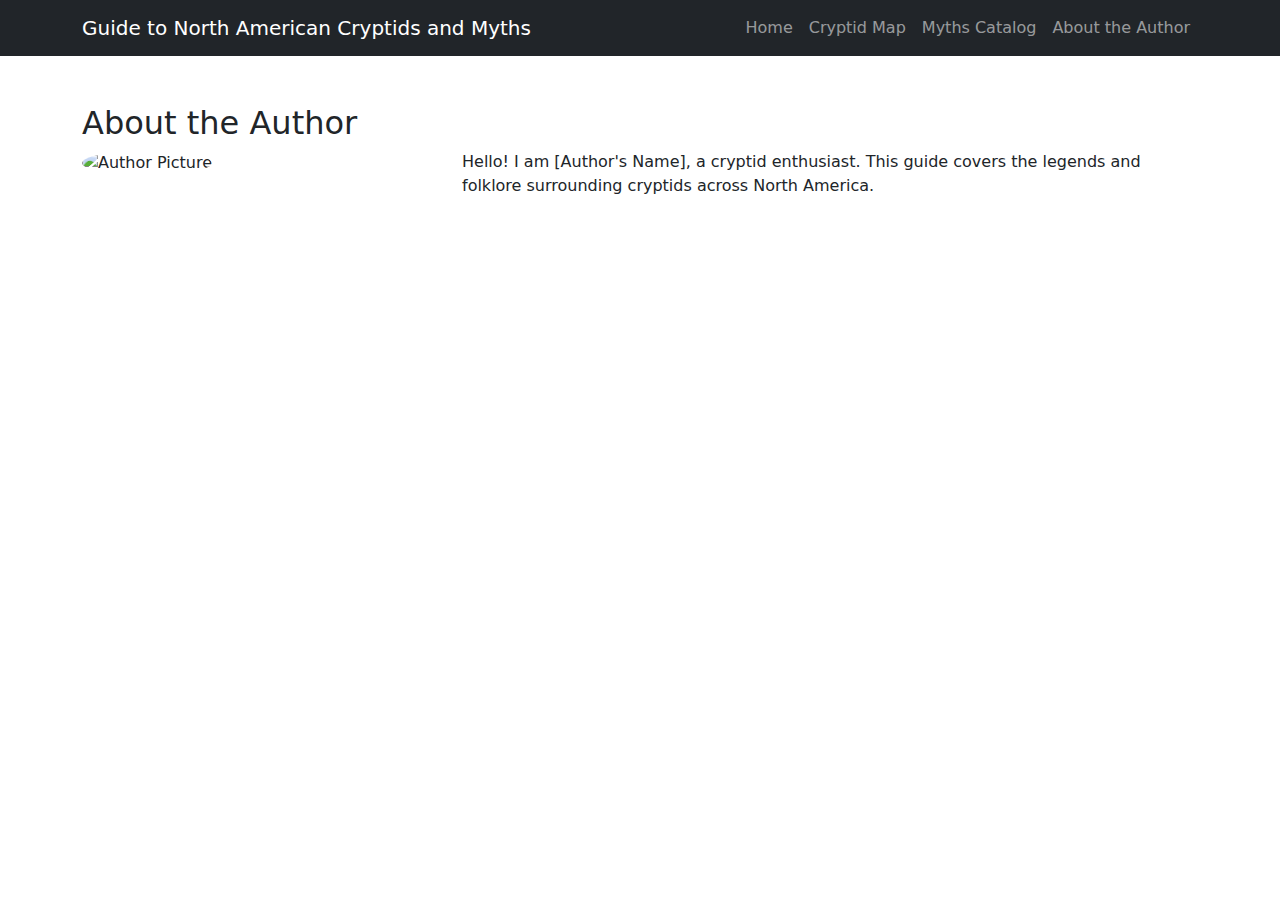
==== about.html @ 2087c0c5 "Add files via upload" ====
<!DOCTYPE html>
<html lang="en">
<head>
  <nav class="navbar navbar-expand-lg navbar-dark bg-dark">
    <div class="container">
      <a class="navbar-brand" href="index.html">Guide to North American Cryptids and Myths</a>
      <button class="navbar-toggler" type="button" data-bs-toggle="collapse" data-bs-target="#navbarNav" aria-controls="navbarNav" aria-expanded="false" aria-label="Toggle navigation">
        <span class="navbar-toggler-icon"></span>
      </button>
      <div class="collapse navbar-collapse" id="navbarNav">
        <ul class="navbar-nav ms-auto">
          <li class="nav-item">
            <a class="nav-link" href="index.html">Home</a>
          </li>
          <li class="nav-item">
            <a class="nav-link" href="map.html">Cryptid Map</a>
          </li>
          <li class="nav-item">
            <a class="nav-link" href="myths.html">Myths Catalog</a>
          </li>
          <li class="nav-item">
            <a class="nav-link" href="about.html">About the Author</a>
          </li>
        </ul>
      </div>
    </div>
  </nav>
  
  <meta charset="UTF-8">
  <meta name="viewport" content="width=device-width, initial-scale=1.0">
  <title>Cryptid Guide</title>
  <link href="https://cdn.jsdelivr.net/npm/bootstrap@5.3.0-alpha3/dist/css/bootstrap.min.css" rel="stylesheet">
  <link rel="stylesheet" href="css/styles.css">
</head>
<body>
  <div class="container mt-5">
    <h2>About the Author</h2>
    <div class="row">
      <div class="col-md-4">
        <img src="images/author.jpg" alt="Author Picture" class="img-fluid rounded-circle">
      </div>
      <div class="col-md-8">
        <p>Hello! I am [Author's Name], a cryptid enthusiast. This guide covers the legends and folklore surrounding cryptids across North America.</p>
      </div>
    </div>
  </div>
  
  <script src="https://cdn.jsdelivr.net/npm/bootstrap@5.3.0-alpha3/dist/js/bootstrap.bundle.min.js"></script>
  <script src="js/script.js"></script>
</body>
</html>
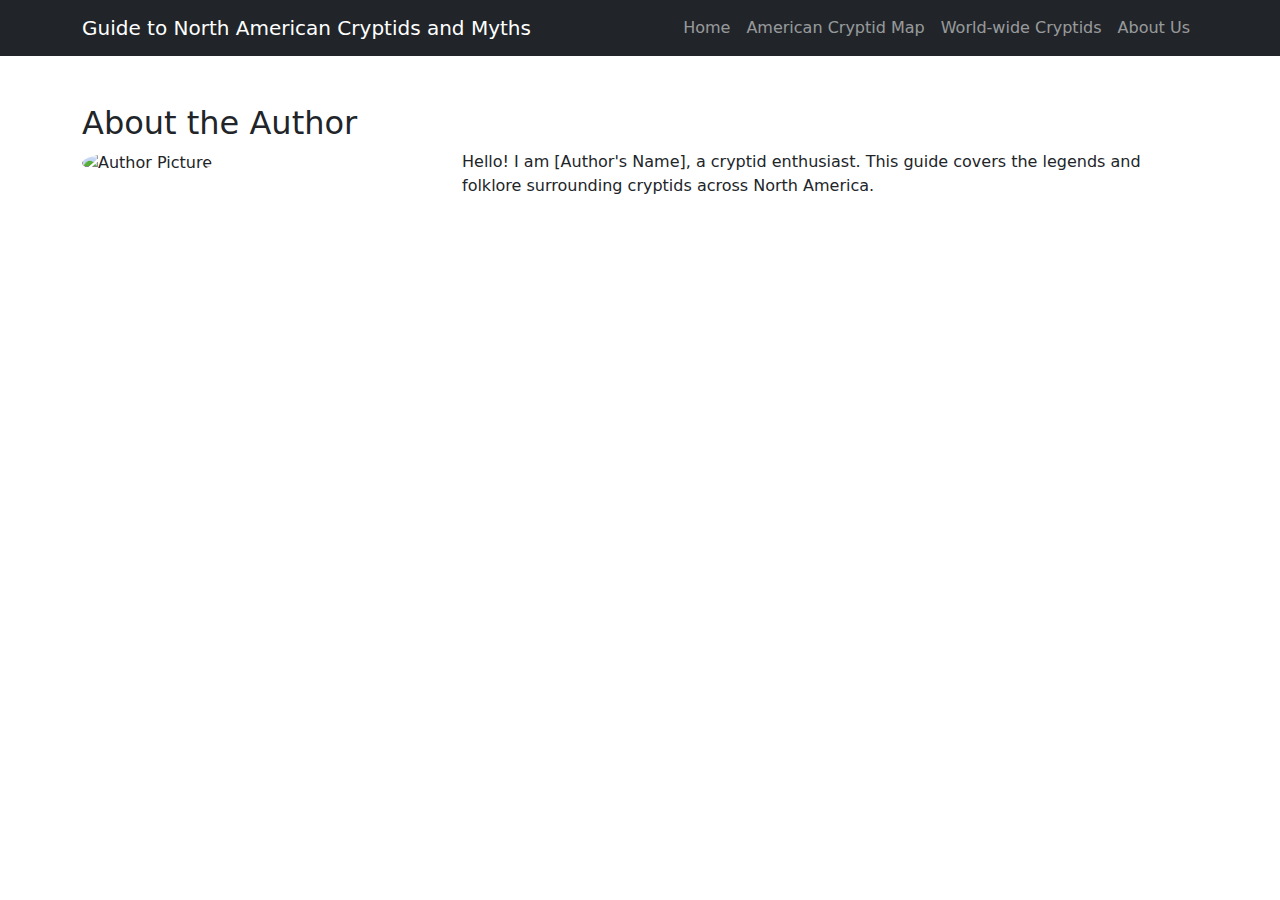
==== commit c1196cab: "Initial commit" ====
--- a/about.html
+++ b/about.html
@@ -1,51 +1,51 @@
-<!DOCTYPE html>
-<html lang="en">
-<head>
-  <nav class="navbar navbar-expand-lg navbar-dark bg-dark">
-    <div class="container">
-      <a class="navbar-brand" href="index.html">Guide to North American Cryptids and Myths</a>
-      <button class="navbar-toggler" type="button" data-bs-toggle="collapse" data-bs-target="#navbarNav" aria-controls="navbarNav" aria-expanded="false" aria-label="Toggle navigation">
-        <span class="navbar-toggler-icon"></span>
-      </button>
-      <div class="collapse navbar-collapse" id="navbarNav">
-        <ul class="navbar-nav ms-auto">
-          <li class="nav-item">
-            <a class="nav-link" href="index.html">Home</a>
-          </li>
-          <li class="nav-item">
-            <a class="nav-link" href="map.html">Cryptid Map</a>
-          </li>
-          <li class="nav-item">
-            <a class="nav-link" href="myths.html">Myths Catalog</a>
-          </li>
-          <li class="nav-item">
-            <a class="nav-link" href="about.html">About the Author</a>
-          </li>
-        </ul>
-      </div>
-    </div>
-  </nav>
-  
-  <meta charset="UTF-8">
-  <meta name="viewport" content="width=device-width, initial-scale=1.0">
-  <title>Cryptid Guide</title>
-  <link href="https://cdn.jsdelivr.net/npm/bootstrap@5.3.0-alpha3/dist/css/bootstrap.min.css" rel="stylesheet">
-  <link rel="stylesheet" href="css/styles.css">
-</head>
-<body>
-  <div class="container mt-5">
-    <h2>About the Author</h2>
-    <div class="row">
-      <div class="col-md-4">
-        <img src="images/author.jpg" alt="Author Picture" class="img-fluid rounded-circle">
-      </div>
-      <div class="col-md-8">
-        <p>Hello! I am [Author's Name], a cryptid enthusiast. This guide covers the legends and folklore surrounding cryptids across North America.</p>
-      </div>
-    </div>
-  </div>
-  
-  <script src="https://cdn.jsdelivr.net/npm/bootstrap@5.3.0-alpha3/dist/js/bootstrap.bundle.min.js"></script>
-  <script src="js/script.js"></script>
-</body>
-</html>
+<!DOCTYPE html>
+<html lang="en">
+<head>
+  <nav class="navbar navbar-expand-lg navbar-dark bg-dark">
+    <div class="container">
+      <a class="navbar-brand" href="index.html">Guide to North American Cryptids and Myths</a>
+      <button class="navbar-toggler" type="button" data-bs-toggle="collapse" data-bs-target="#navbarNav" aria-controls="navbarNav" aria-expanded="false" aria-label="Toggle navigation">
+        <span class="navbar-toggler-icon"></span>
+      </button>
+      <div class="collapse navbar-collapse" id="navbarNav">
+        <ul class="navbar-nav ms-auto">
+          <li class="nav-item">
+            <a class="nav-link" href="index.html">Home</a>
+          </li>
+          <li class="nav-item">
+            <a class="nav-link" href="map.html">American Cryptid Map</a>
+          </li>
+          <li class="nav-item">
+            <a class="nav-link" href="catalog.html">World-wide Cryptids</a>
+          </li>
+          <li class="nav-item">
+            <a class="nav-link" href="about.html">About Us</a>
+          </li>
+        </ul>
+      </div>
+    </div>
+  </nav>
+  
+  <meta charset="UTF-8">
+  <meta name="viewport" content="width=device-width, initial-scale=1.0">
+  <title>Cryptid Guide</title>
+  <link href="https://cdn.jsdelivr.net/npm/bootstrap@5.3.0-alpha3/dist/css/bootstrap.min.css" rel="stylesheet">
+  <link rel="stylesheet" href="css/styles.css">
+</head>
+<body>
+  <div class="container mt-5">
+    <h2>About the Author</h2>
+    <div class="row">
+      <div class="col-md-4">
+        <img src="images/author.jpg" alt="Author Picture" class="img-fluid rounded-circle">
+      </div>
+      <div class="col-md-8">
+        <p>Hello! I am [Author's Name], a cryptid enthusiast. This guide covers the legends and folklore surrounding cryptids across North America.</p>
+      </div>
+    </div>
+  </div>
+  
+  <script src="https://cdn.jsdelivr.net/npm/bootstrap@5.3.0-alpha3/dist/js/bootstrap.bundle.min.js"></script>
+  <script src="js/script.js"></script>
+</body>
+</html>
--- a/css/styles.css
+++ b/css/styles.css
@@ -0,0 +1,15 @@
+
+.map-container {
+    position: relative;
+    width: 100%;
+    height: 500px;
+    background: url('images/map.png') no-repeat center center;
+    background-size: cover;
+  }
+  
+  .cryptid-marker {
+    position: absolute;
+    cursor: pointer;
+    font-size: 2em;
+  }
+  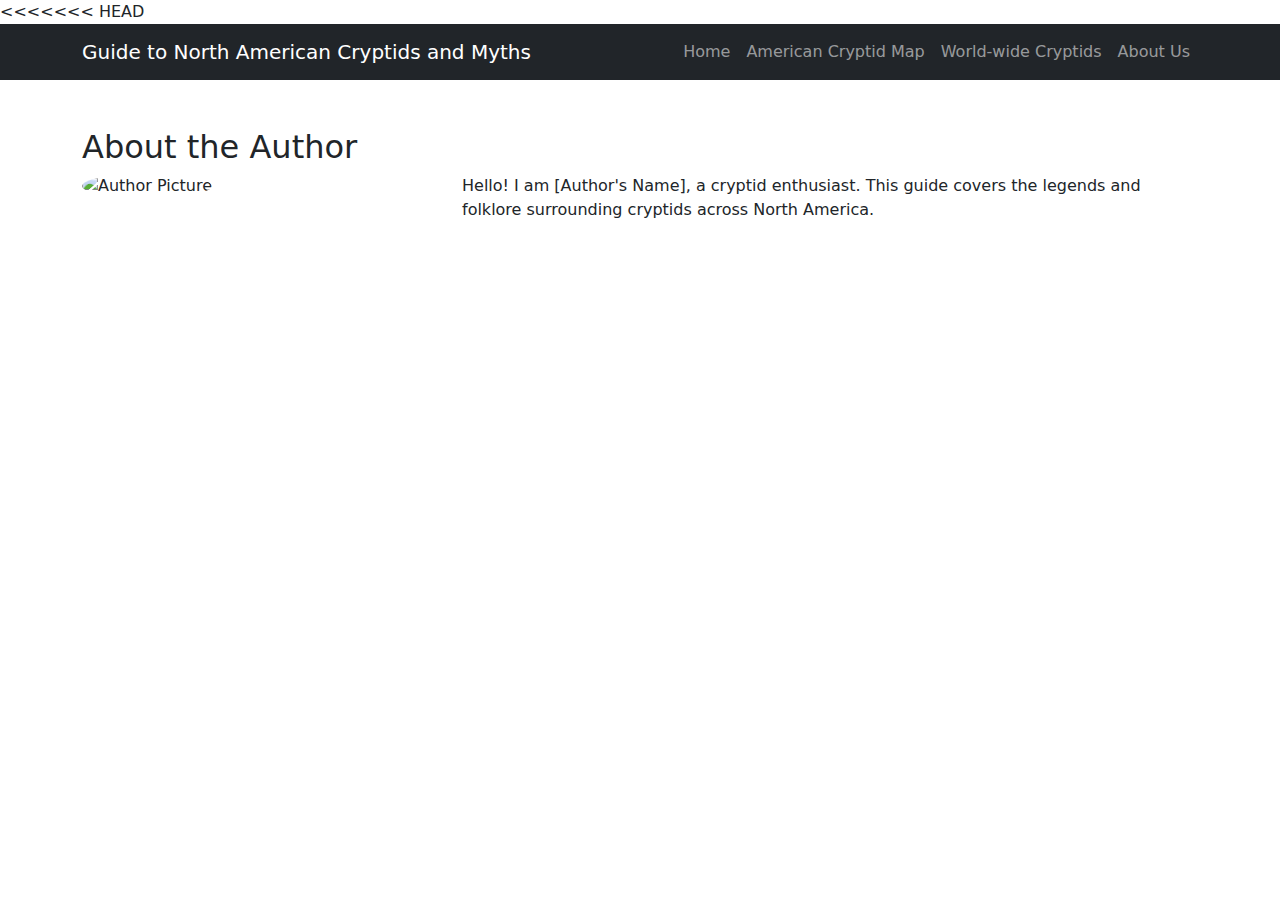
==== commit 6ec05634: "Resolved merge conflicts" ====
--- a/about.html
+++ b/about.html
@@ -1,3 +1,4 @@
+<<<<<<< HEAD
 <!DOCTYPE html>
 <html lang="en">
 <head>
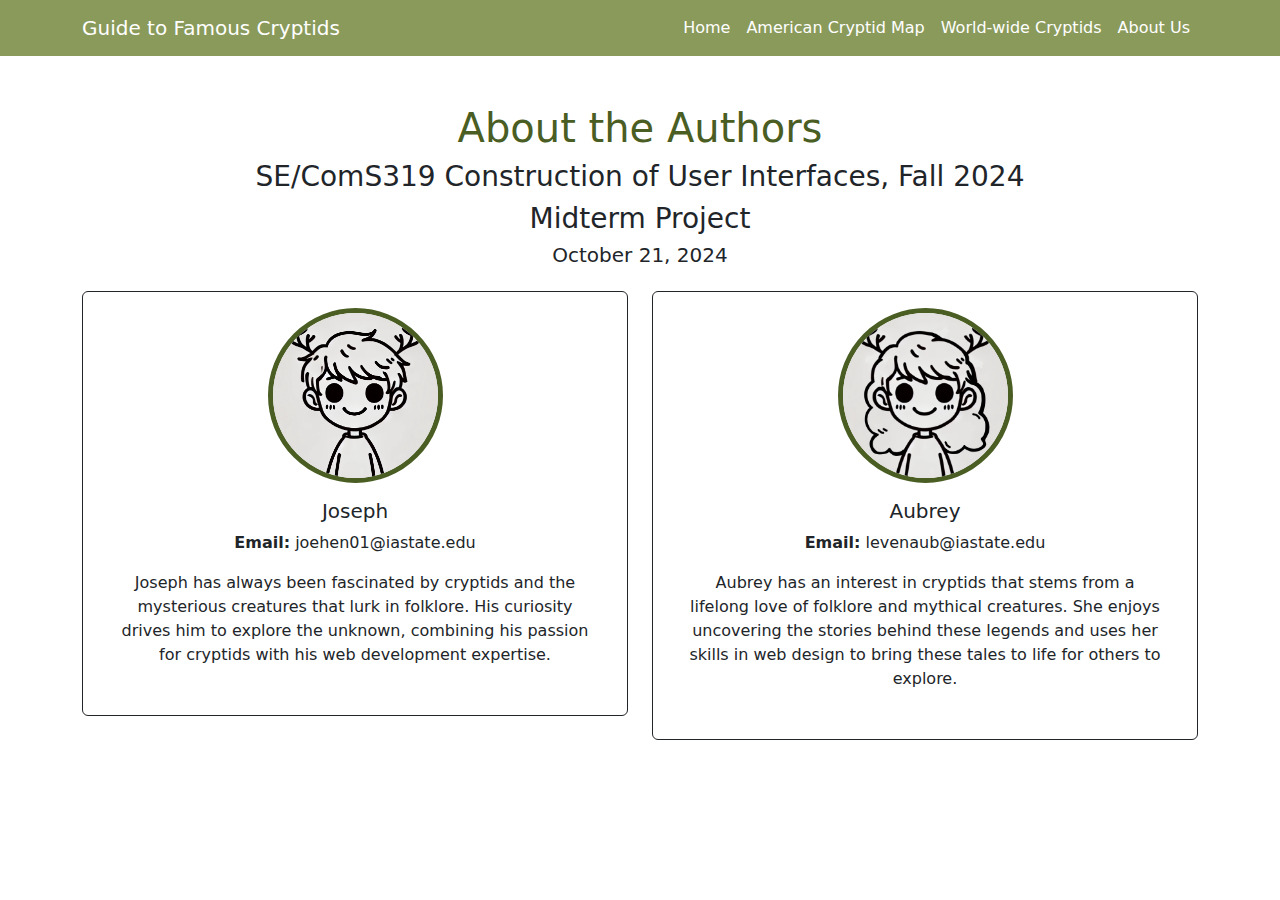
==== commit e1b6bd14: "updated styling" ====
--- a/about.html
+++ b/about.html
@@ -1,52 +1,79 @@
-<<<<<<< HEAD
 <!DOCTYPE html>
 <html lang="en">
 <head>
-  <nav class="navbar navbar-expand-lg navbar-dark bg-dark">
+  <meta charset="UTF-8">
+  <meta name="viewport" content="width=device-width, initial-scale=1.0">
+  <title>About Us - Cryptid Guide</title>
+  <link href="https://cdn.jsdelivr.net/npm/bootstrap@5.3.0-alpha3/dist/css/bootstrap.min.css" rel="stylesheet">
+  <style>
+    .custom-navbar {
+      background-color: #8a9a5b; /* Dark color */
+    }
+
+    .custom-navbar .nav-link, 
+    .custom-navbar .navbar-brand {
+      color: white !important; /* Set the navbar text color to white */
+    }
+  </style>
+</head>
+<body>
+  <!-- Navbar -->
+  <nav class="navbar navbar-expand-lg custom-navbar">
+
     <div class="container">
-      <a class="navbar-brand" href="index.html">Guide to North American Cryptids and Myths</a>
+      <a class="navbar-brand" href="index.html">Guide to Famous Cryptids</a>
       <button class="navbar-toggler" type="button" data-bs-toggle="collapse" data-bs-target="#navbarNav" aria-controls="navbarNav" aria-expanded="false" aria-label="Toggle navigation">
         <span class="navbar-toggler-icon"></span>
       </button>
       <div class="collapse navbar-collapse" id="navbarNav">
         <ul class="navbar-nav ms-auto">
-          <li class="nav-item">
-            <a class="nav-link" href="index.html">Home</a>
-          </li>
-          <li class="nav-item">
-            <a class="nav-link" href="map.html">American Cryptid Map</a>
-          </li>
-          <li class="nav-item">
-            <a class="nav-link" href="catalog.html">World-wide Cryptids</a>
-          </li>
-          <li class="nav-item">
-            <a class="nav-link" href="about.html">About Us</a>
-          </li>
+          <li class="nav-item"><a class="nav-link" href="index.html">Home</a></li>
+          <li class="nav-item"><a class="nav-link" href="map.html">American Cryptid Map</a></li>
+          <li class="nav-item"><a class="nav-link" href="cryptid_catalog/catalog.html">World-wide Cryptids</a></li>
+          <li class="nav-item"><a class="nav-link" href="about.html">About Us</a></li>
         </ul>
       </div>
     </div>
   </nav>
-  
-  <meta charset="UTF-8">
-  <meta name="viewport" content="width=device-width, initial-scale=1.0">
-  <title>Cryptid Guide</title>
-  <link href="https://cdn.jsdelivr.net/npm/bootstrap@5.3.0-alpha3/dist/css/bootstrap.min.css" rel="stylesheet">
-  <link rel="stylesheet" href="css/styles.css">
-</head>
-<body>
+
+  <!-- Main Content -->
   <div class="container mt-5">
-    <h2>About the Author</h2>
-    <div class="row">
-      <div class="col-md-4">
-        <img src="images/author.jpg" alt="Author Picture" class="img-fluid rounded-circle">
+    <h1 class="text-center"><span style="color: #4a5d23;">About the Authors</span></h1>
+    <h3 class="text-center">SE/ComS319 Construction of User Interfaces, Fall 2024</h3>
+    <h3 class="text-center">Midterm Project</h3>
+    <h5 class="text-center">October 21, 2024</h5>
+    
+    <div class="row mt-4">
+      <!-- Joseph's Information on the Left -->
+      <div class="col-md-6">
+        <div class="card border-dark mb-3 p-3">
+          <div class="text-center">
+            <img src="images/profile_joseph.png" class="card-img-top rounded-circle" alt="Joseph's Profile Picture" style="width: 175px; border: 5px solid #4a5d23;">
+          </div>
+          <div class="card-body text-center">
+            <h5 class="card-title">Joseph</h5>
+            <p><strong>Email:</strong> joehen01@iastate.edu</p>
+            <p>Joseph has always been fascinated by cryptids and the mysterious creatures that lurk in folklore. His curiosity drives him to explore the unknown, combining his passion for cryptids with his web development expertise.</p>
+          </div>
+        </div>
       </div>
-      <div class="col-md-8">
-        <p>Hello! I am [Author's Name], a cryptid enthusiast. This guide covers the legends and folklore surrounding cryptids across North America.</p>
+
+      <!-- Aubrey's Information on the Right -->
+      <div class="col-md-6">
+        <div class="card border-dark mb-3 p-3">
+          <div class="text-center">
+            <img src="images/profile_aubrey.png" class="card-img-top rounded-circle" alt="Aubrey's Profile Picture" style="width: 175px; border: 5px solid #4a5d23;">
+          </div>
+          <div class="card-body text-center">
+            <h5 class="card-title">Aubrey</h5>
+            <p><strong>Email:</strong> levenaub@iastate.edu</p>
+            <p>Aubrey has an interest in cryptids that stems from a lifelong love of folklore and mythical creatures. She enjoys uncovering the stories behind these legends and uses her skills in web design to bring these tales to life for others to explore.</p>
+          </div>
+        </div>
       </div>
     </div>
   </div>
-  
+
   <script src="https://cdn.jsdelivr.net/npm/bootstrap@5.3.0-alpha3/dist/js/bootstrap.bundle.min.js"></script>
-  <script src="js/script.js"></script>
 </body>
 </html>
